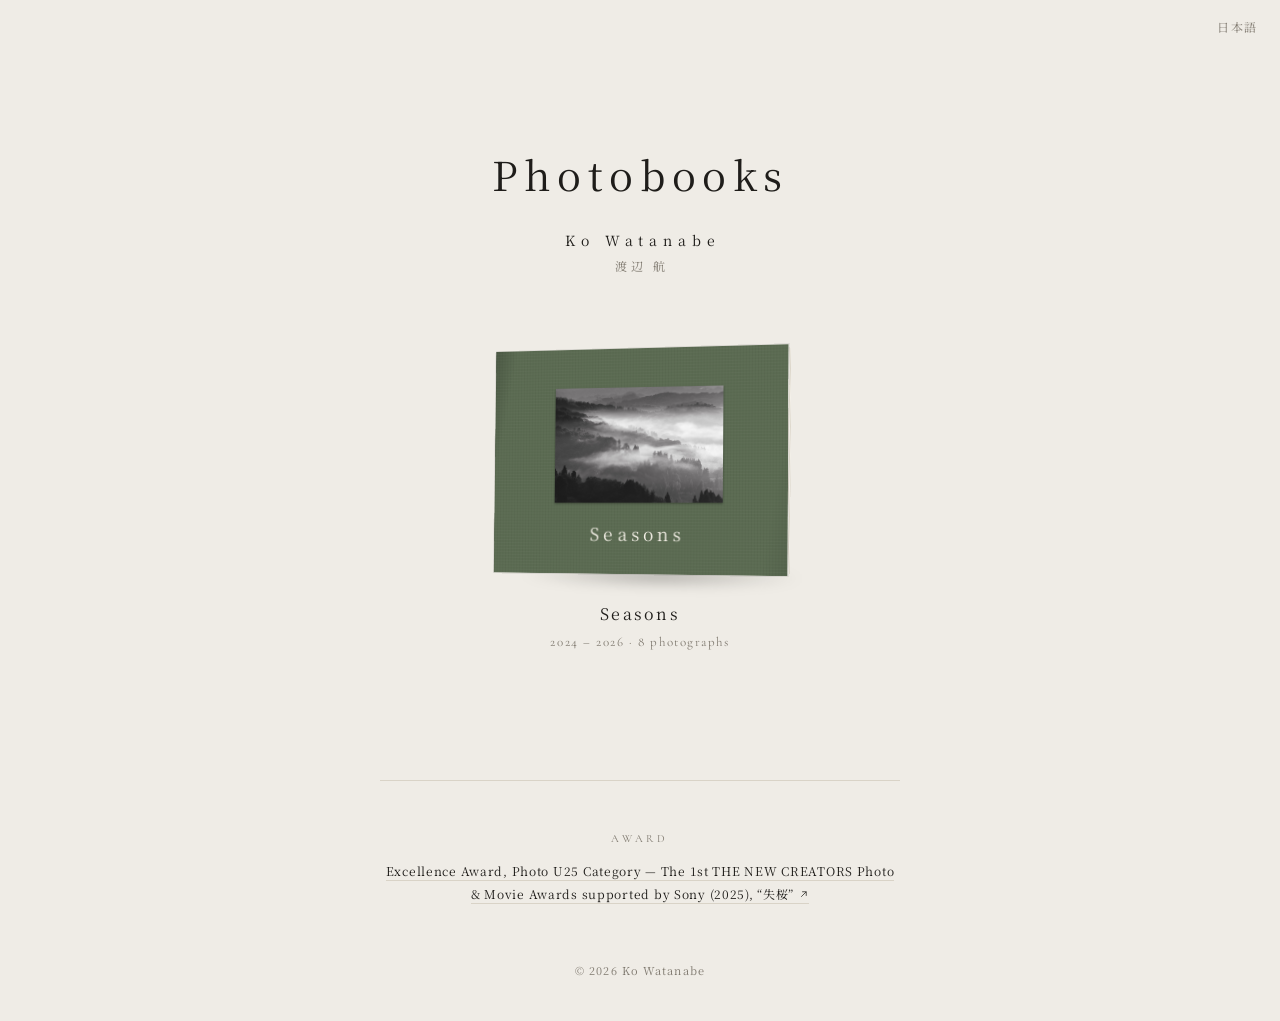
==== en/index.html @ 01585138 "写真集を更新 2026-11-15 13:53" ====
<!doctype html>
<html lang="en">
<head>
<meta charset="utf-8">
<meta name="viewport" content="width=device-width, initial-scale=1, viewport-fit=cover">
<title>Ko Watanabe (渡辺 航) — Photobooks</title>
<meta name="description" content="Photobooks by Ko Watanabe (渡辺 航), made to be paged through like a real book.">
<meta property="og:type" content="website">
<meta property="og:title" content="Ko Watanabe (渡辺 航) — Photobooks">
<meta property="og:description" content="Photobooks by Ko Watanabe (渡辺 航), made to be paged through like a real book.">
<meta property="og:image" content="https://kowatanabe-photo.github.io/img/b1-01-7c22aa23e8-l.jpg">
<meta property="og:locale" content="en_US">
<meta name="twitter:card" content="summary_large_image">
<meta property="og:site_name" content="Ko Watanabe Photobooks">
<link rel="canonical" href="https://kowatanabe-photo.github.io/en/">
<meta property="og:url" content="https://kowatanabe-photo.github.io/en/">
<link rel="alternate" hreflang="ja" href="https://kowatanabe-photo.github.io/">
<link rel="alternate" hreflang="en" href="https://kowatanabe-photo.github.io/en/">
<link rel="alternate" hreflang="x-default" href="https://kowatanabe-photo.github.io/">
<script type="application/ld+json">{"@context": "https://schema.org", "@type": "Person", "name": "Ko Watanabe", "alternateName": "渡辺 航", "url": "https://kowatanabe-photo.github.io/en/", "award": "Excellence Award, Photo U25 Category — The 1st THE NEW CREATORS Photo & Movie Awards supported by Sony (2025), “失桜”"}</script>
<link rel="icon" href="data:image/svg+xml,%3Csvg xmlns='http://www.w3.org/2000/svg' viewBox='0 0 32 32'%3E%3Crect x='6' y='4' width='20' height='24' rx='1' fill='%232b2926'/%3E%3Crect x='10' y='8' width='12' height='9' fill='%23e9e4d8'/%3E%3C/svg%3E">
<link rel="preconnect" href="https://fonts.googleapis.com">
<link rel="preconnect" href="https://fonts.gstatic.com" crossorigin>
<link href="https://fonts.googleapis.com/css2?family=Cormorant+Garamond:ital,wght@0,400;0,500;1,400&family=Noto+Serif+JP:wght@400;500&display=swap" rel="stylesheet">
<link rel="stylesheet" href="../site.css?v=4ad27352">
</head>
<body class="shelf">
<nav class="shelf-nav"><a class="lang-switch" href="../" hreflang="ja" lang="ja">日本語</a></nav>
<header class="shelf-head">
  
  <h1>Photobooks</h1>
  
  <p class="shelf-name">Ko Watanabe</p>
  <p class="shelf-roman shelf-roman-ja">渡辺 航</p>
</header>
<main>
<ul class="shelf-list">
<li class="shelf-item">
  <a class="bk" href="seasons/" style="--cloth:#5b6b52;--cloth-ink:#f3efe6;--k:0.75">
    <span class="bk-obj"><span class="bk-paper"></span><span class="bk-cover"><div class="cv"><div class="cv-photo"><img src="../img/b1-01-7c22aa23e8-m.jpg" width="1200" height="800" alt="" draggable="false" loading="lazy"></div><div class="cv-text"><p class="cv-title">Seasons</p></div></div></span><span class="bk-edge"></span><span class="bk-spine"></span></span>
    <span class="bk-label"><span class="bk-title">Seasons</span><span class="bk-meta">2024 – 2026 · 8 photographs</span></span>
  </a>
</li>
</ul>
</main>
<footer class="shelf-foot"><div class="shelf-award"><p class="eyebrow">Award</p><p><a href="https://www.sony.jp/camera/the_new_creators/winners01/" target="_blank" rel="noopener">Excellence Award, Photo U25 Category — The 1st THE NEW CREATORS Photo &amp; Movie Awards supported by Sony (2025), “失桜”<svg viewBox="0 0 24 24" aria-hidden="true"><path d="M9 6h9v9M18 6L7 17"/></svg></a></p></div><p class="shelf-copy">© 2026 Ko Watanabe</p></footer>
<script src="../shelf.js?v=4ad27352"></script>
</body>
</html>
---- site.css ----
:root {
  --wall: #efece6;
  --ink: #1f1d1a;
  --muted: #7f796f;
  --rule: #d9d3c7;
  --paper: #fbf9f4;
  --paper-ink: #2a2724;
  --paper-muted: #8d877c;
  --serif: "Noto Serif JP", "Hiragino Mincho ProN", "Yu Mincho", serif;
  --latin: "Cormorant Garamond", "Times New Roman", serif;
  color-scheme: light dark;
}
@media (prefers-color-scheme: dark) {
  :root {
    --wall: #161514;
    --ink: #e8e4db;
    --muted: #8e887d;
    --rule: #2e2b28;
    --paper: #f3f0e8;
  }
}

* { box-sizing: border-box; }
html { -webkit-text-size-adjust: 100%; }
body {
  margin: 0;
  background: var(--wall);
  color: var(--ink);
  font-family: var(--serif);
  font-size: 15px;
  line-height: 1.8;
  letter-spacing: 0.04em;
  -webkit-font-smoothing: antialiased;
}
img { display: block; max-width: 100%; -webkit-user-select: none; user-select: none; -webkit-touch-callout: none; }
a { color: inherit; text-decoration: none; }
p, h1 { margin: 0; font-weight: 400; }
button { font: inherit; color: inherit; }

.eyebrow {
  font-family: var(--latin);
  font-size: 13px;
  letter-spacing: 0.34em;
  text-transform: uppercase;
  color: var(--muted);
}

/* ---------- 表紙（本棚・本の中で共通） ---------- */
.cv {
  position: absolute; inset: 0;
  background: var(--cloth);
  color: var(--cloth-ink);
  display: grid; grid-template-rows: 1fr auto;
  padding: 13% 13% 9%;
}
.cv::before { /* 布の質感 */
  content: ""; position: absolute; inset: 0; pointer-events: none;
  background:
    repeating-linear-gradient(0deg, rgba(255,255,255,.025) 0 1px, transparent 1px 3px),
    repeating-linear-gradient(90deg, rgba(0,0,0,.035) 0 1px, transparent 1px 3px),
    linear-gradient(100deg, rgba(0,0,0,.18), transparent 7%, transparent 92%, rgba(0,0,0,.08));
}
.cv-photo { min-height: 0; display: flex; align-items: center; justify-content: center; position: relative; }
.cv-photo img { max-width: 100%; max-height: 100%; width: auto; height: auto; box-shadow: 0 1px 2px rgba(0,0,0,.35); }
.cv-text { text-align: center; padding-top: 8%; position: relative; }
.cv-title { font-size: 1.25em; letter-spacing: 0.24em; line-height: 1.5; }
.cv-sub { font-family: var(--latin); font-size: .8em; letter-spacing: 0.22em; opacity: .7; margin-top: .3em; }

/* ---------- 本棚 ---------- */
.shelf-head {
  text-align: center;
  padding: clamp(64px, 14vh, 140px) 16px clamp(40px, 8vh, 80px);
}
.shelf-head h1 { font-size: clamp(26px, 4vw, 40px); letter-spacing: 0.16em; margin-top: 12px; }
.shelf-sub { color: var(--muted); margin-top: 10px; font-size: 14px; }

.shelf-list {
  list-style: none; margin: 0 auto; padding: 0 clamp(16px, 5vw, 64px) clamp(80px, 14vh, 140px);
  max-width: 1240px;
  display: flex; flex-wrap: wrap; justify-content: center; align-items: flex-end;
  gap: clamp(56px, 8vw, 96px) clamp(32px, 5vw, 72px);
}
.shelf-item { display: flex; justify-content: center; align-items: flex-end; flex: 0 1 300px; min-width: min(240px, 100%); }
.bk { display: block; width: min(100%, 300px); perspective: 1400px; outline: none; }
.bk-obj {
  position: relative; display: block;
  width: 100%; aspect-ratio: 1 / var(--k);
  transform-style: preserve-3d;
  transform: rotateY(-14deg) rotateX(2deg);
  transition: transform .7s cubic-bezier(.2,.7,.2,1);
  font-size: clamp(11px, 1.15vw, 14px);
}
.bk-cover {
  position: absolute; inset: 0; display: block;
  transform-style: preserve-3d;
  transform-origin: left center;
  transform: translateZ(9px);
  transition: transform .9s cubic-bezier(.3,.6,.2,1);
  box-shadow: 0 0 0 1px rgba(0,0,0,.08);
  z-index: 2;
}
.bk-cover > .cv { backface-visibility: hidden; }
.bk-cover::after { /* 表紙の裏（見返し） */
  content: ""; position: absolute; inset: 0;
  transform: rotateY(180deg); backface-visibility: hidden;
  background: color-mix(in srgb, var(--cloth) 82%, #fff);
}
.bk-paper { /* 表紙をあけると見える最初のページ */
  position: absolute; inset: 1px 2px 1px 0; display: block;
  background: linear-gradient(to right, rgba(0,0,0,.12), transparent 10%), var(--paper);
  transform: translateZ(8px);
}
.bk-edge { /* 小口（紙の重なり） */
  position: absolute; top: 2px; bottom: 2px; right: 0; width: 18px;
  transform-origin: right center;
  transform: rotateY(90deg) translateX(9px);
  background: repeating-linear-gradient(90deg, #f4f1ea 0 1px, #dcd6ca 1px 2px);
}
.bk-spine {
  position: absolute; top: 0; bottom: 0; left: 0; width: 18px;
  transform-origin: left center;
  transform: rotateY(-90deg) translateX(-9px);
  background: var(--cloth); filter: brightness(.75);
}
.bk-obj::after { /* 床の影 */
  content: ""; position: absolute; left: 6%; right: -4%; bottom: -6%; height: 10%;
  background: radial-gradient(closest-side, rgba(0,0,0,.28), transparent);
  transform: translateZ(-20px); filter: blur(6px);
  transition: opacity .7s; z-index: -1;
}
.bk:hover .bk-obj, .bk:focus-visible .bk-obj { transform: rotateY(-26deg) rotateX(4deg) translateY(-8px); }
.bk:hover .bk-cover, .bk:focus-visible .bk-cover { transform: translateZ(9px) rotateY(-10deg); }
.bk.is-opening .bk-obj { transform: rotateY(0) translateY(-6px) scale(1.04); }
.bk.is-opening .bk-cover { transform: translateZ(9px) rotateY(-160deg); }
/* 写真集から戻ってきた本：上から降りてきて、表紙が閉じる */
.bk.is-returning .bk-obj { animation: bk-return 1.25s cubic-bezier(.2,.7,.2,1) both; }
.bk.is-returning .bk-cover { animation: bk-close 1.25s cubic-bezier(.4,0,.2,1) both; }
.bk.is-returning .bk-label { animation: bk-label 1.25s ease both; }
@keyframes bk-return {
  0% { transform: rotateY(0) translateY(-36px) scale(1.16); opacity: 0; }
  25% { opacity: 1; }
  100% { transform: rotateY(-14deg) rotateX(2deg); opacity: 1; }
}
@keyframes bk-close {
  0%, 20% { transform: translateZ(9px) rotateY(-150deg); }
  100% { transform: translateZ(9px) rotateY(0); }
}
@keyframes bk-label { 0%, 55% { opacity: 0; } 100% { opacity: 1; } }
.bk-label { display: block; text-align: center; margin-top: 26px; }
.bk-title { display: block; font-size: 16px; letter-spacing: 0.14em; }
.bk-meta { display: block; font-family: var(--latin); font-size: 13px; color: var(--muted); letter-spacing: 0.12em; margin-top: 2px; }
.bk:focus-visible .bk-title { text-decoration: underline; text-underline-offset: 6px; }
.shelf-name { margin-top: 18px; font-size: 14px; letter-spacing: 0.42em; padding-left: .42em; }
.shelf-roman-ja { font-family: var(--serif) !important; letter-spacing: .3em !important; font-size: 12px !important; }
/* 言語の切り替え */
.lang-switch {
  font-family: var(--latin); font-size: 13px; letter-spacing: .14em; color: var(--muted);
  padding: 8px 10px; transition: color .2s; white-space: nowrap;
}
.lang-switch:lang(ja) { font-family: var(--serif); font-size: 12px; }
.lang-switch:hover, .lang-switch:focus-visible { color: var(--ink); outline: none; text-decoration: underline; text-underline-offset: 5px; }
.shelf-nav { position: absolute; top: max(12px, env(safe-area-inset-top)); right: max(12px, env(safe-area-inset-right)); }
.v-right { justify-self: end; display: flex; align-items: center; }
.shelf-roman { font-family: var(--latin); font-size: 13px; letter-spacing: .28em; color: var(--muted); margin-top: 2px; padding-left: .28em; }
.shelf-foot { text-align: center; color: var(--muted); font-size: 11px; padding: 0 16px 40px; letter-spacing: .1em; }
.shelf-award {
  max-width: 520px; margin: 0 auto 56px; padding-top: 48px;
  border-top: 1px solid var(--rule); line-height: 1.9;
}
.shelf-award .eyebrow { font-size: 11px; margin-bottom: 10px; }
.shelf-award p:not(.eyebrow) { color: var(--ink); font-size: 12px; letter-spacing: .06em; }
.shelf-award a { border-bottom: 1px solid var(--rule); padding-bottom: 1px; transition: border-color .2s; }
.shelf-award a:hover, .shelf-award a:focus-visible { border-color: var(--ink); outline: none; }
.shelf-award svg { width: 11px; height: 11px; margin-left: 4px; vertical-align: -1px; fill: none; stroke: currentColor; stroke-width: 1.6; }
.shelf.is-leaving main, .shelf.is-leaving .shelf-head { transition: opacity .5s .25s; opacity: 0; }

/* ---------- 本を読む画面 ---------- */
.viewer {
  height: 100svh; overflow: hidden;
  display: grid; grid-template-rows: auto 1fr auto;
  background:
    radial-gradient(120% 90% at 50% 45%, rgba(255,255,255,.35), transparent 70%),
    var(--wall);
  overscroll-behavior: none;
}
@media (prefers-color-scheme: dark) {
  .viewer { background: radial-gradient(120% 90% at 50% 45%, rgba(255,255,255,.05), transparent 70%), var(--wall); }
}
.v-top {
  display: grid; grid-template-columns: 1fr auto 1fr; align-items: center;
  height: 56px; padding: 0 max(8px, env(safe-area-inset-left));
}
.v-back { display: inline-flex; align-items: center; gap: 2px; font-size: 13px; color: var(--muted); padding: 10px 12px; letter-spacing: .12em; justify-self: start; transition: color .2s; }
.v-back:hover { color: var(--ink); }
.v-back svg, .v-icon svg { width: 20px; height: 20px; fill: none; stroke: currentColor; stroke-width: 1.3; }
.v-title { font-size: 13px; letter-spacing: 0.24em; color: var(--muted); white-space: nowrap; overflow: hidden; text-overflow: ellipsis; max-width: 50vw; }
.v-icon {
  all: unset; cursor: pointer; width: 44px; height: 44px; display: grid; place-items: center;
  color: var(--muted); transition: color .2s, opacity .2s; border-radius: 50%;
}
.v-icon:hover { color: var(--ink); }
.v-icon:focus-visible { outline: 1px solid var(--muted); }
.v-icon:disabled { opacity: .25; cursor: default; }
.v-full { justify-self: end; }
.shelf { position: relative; }

.v-stage { position: relative; display: grid; place-items: center; min-height: 0; }
.v-wrap {
  position: relative;
  transform: translateX(var(--shift, 0px));
  transition: transform .8s cubic-bezier(.3,.6,.2,1), opacity .8s ease;
  opacity: 0;
}
/* 本棚へ戻るとき：本が小さく遠ざかって消える */
.is-leaving .v-wrap {
  transform: translateX(var(--shift, 0px)) translateY(4%) scale(.58);
  opacity: 0;
  transition: transform .95s cubic-bezier(.5,0,.2,1), opacity .7s .25s ease;
}
.v-top, .v-ctrl { transition: opacity .6s ease; }
.is-leaving .v-top, .is-leaving .v-ctrl { opacity: 0; }
.v-end {
  position: fixed; left: 50%; bottom: 62px; translate: -50% 8px;
  display: flex; align-items: center; gap: 14px;
  font-size: 12px; color: var(--muted); letter-spacing: .1em; white-space: nowrap;
  opacity: 0; pointer-events: none; transition: opacity .5s, translate .5s;
}
.v-end.is-show { opacity: 1; translate: -50% 0; pointer-events: auto; }
.v-stay {
  all: unset; cursor: pointer; padding: 6px 12px; border: 1px solid var(--rule); border-radius: 999px;
  color: var(--ink); font-size: 11px; letter-spacing: .12em; transition: border-color .2s;
}
.v-stay:hover, .v-stay:focus-visible { border-color: var(--muted); }
.v-wrap.is-ready { opacity: 1; }

.v-ctrl {
  display: flex; align-items: center; justify-content: center; gap: 18px;
  height: 64px; padding-bottom: env(safe-area-inset-bottom);
}
.v-pos { display: flex; flex-direction: column; align-items: center; gap: 6px; width: 140px; }
.v-bar { display: block; width: 100%; height: 1px; background: var(--rule); position: relative; }
.v-bar span { position: absolute; left: 0; top: 0; bottom: 0; background: var(--muted); width: 0; transition: width .6s ease; }
.v-num { font-family: var(--latin); font-size: 13px; color: var(--muted); letter-spacing: .14em; }
.v-hint {
  position: fixed; left: 50%; bottom: 66px; translate: -50% 0;
  font-size: 12px; color: var(--muted); letter-spacing: .08em; white-space: nowrap;
  transition: opacity .8s; pointer-events: none;
}
.v-hint.is-hidden { opacity: 0; }
.v-noscript { display: grid; gap: 24px; padding: 24px; overflow: auto; }

/* ---------- ページ ---------- */
.page { background: var(--paper); color: var(--paper-ink); overflow: hidden; }
.pg-in { position: absolute; inset: 0; font-size: var(--fs, 14px); }
.is-left .pg-in::after, .is-right .pg-in::after { /* のど（綴じ目）の陰影 */
  content: ""; position: absolute; top: 0; bottom: 0; width: 12%; pointer-events: none;
}
.is-left .pg-in::after { right: 0; background: linear-gradient(to left, rgba(0,0,0,.13), rgba(0,0,0,.03) 35%, transparent); }
.is-right .pg-in::after { left: 0; background: linear-gradient(to right, rgba(0,0,0,.13), rgba(0,0,0,.03) 35%, transparent); }
.page.--hard { background: var(--cloth); }

.pg-end { position: absolute; inset: 0; background: color-mix(in srgb, var(--cloth) 82%, #fff); }
.pg-end::before {
  content: ""; position: absolute; inset: 0;
  background: repeating-linear-gradient(45deg, rgba(255,255,255,.04) 0 2px, transparent 2px 6px);
}

.tp, .colo {
  position: absolute; inset: 0; display: flex; flex-direction: column;
  align-items: center; justify-content: center; text-align: center; padding: 12%;
}
.tp-title { font-size: 1.7em; letter-spacing: 0.26em; line-height: 1.5; }
.tp-sub { font-family: var(--latin); font-size: 1em; letter-spacing: .24em; color: var(--paper-muted); margin-top: .6em; }
.tp-rule { width: 2.2em; height: 1px; background: var(--paper-muted); opacity: .5; margin: 2.2em 0 0; }
.colo { justify-content: flex-end; padding-bottom: 16%; font-size: .78em; color: var(--paper-muted); line-height: 2; }
.colo-title { color: var(--paper-ink); font-size: 1.15em; letter-spacing: .2em; margin-bottom: .6em; }

.ph-page {
  position: absolute; inset: 0;
  display: grid; grid-template-rows: 1fr auto;
  padding: 11% 11% 5%;
}
.ph-box { min-height: 0; display: flex; align-items: center; justify-content: center; }
.ph-box img { max-width: 100%; max-height: 100%; width: auto; height: auto; }
.ph-cap {
  display: flex; gap: 1.2em; justify-content: center; flex-wrap: wrap;
  font-size: .72em; line-height: 1.5; color: var(--paper-muted); min-height: 3.6em; padding-top: 1.1em;
}
.ph-cap .t { color: var(--paper-ink); }
.ph-note { width: 100%; text-align: center; font-size: .95em; }
.folio {
  position: absolute; bottom: 4.2%; font-family: var(--latin); font-size: .72em; color: var(--paper-muted);
}
.is-left .folio { left: 7%; }
.is-right .folio, .single .folio { right: 7%; }

.sp-img { position: absolute; max-width: none; }
.sp-cap { position: absolute; left: 0; right: 0; bottom: 5.5%; text-align: center; font-size: .72em; color: var(--paper-muted); }
.sp-cap .t { color: var(--paper-ink); margin-right: 1.2em; }

/* 本の影 */
.v-wrap::before {
  content: ""; position: absolute; left: var(--sh-l, 0); right: var(--sh-r, 0); bottom: -3%; height: 6%;
  background: radial-gradient(closest-side, rgba(0,0,0,.3), transparent);
  filter: blur(8px); transition: left .8s, right .8s; z-index: -1;
}

/* スマホ（1ページずつ）では写真を大きく */
.single .ph-page { padding: 12% 6% 4%; }
.single .big .ph-page { padding: 12% 0 4%; }
.single .big .ph-cap { padding-inline: 6%; }

@media (max-width: 760px) {
  .v-hint { bottom: 62px; }
  .v-title { max-width: 46vw; }
}
@media (prefers-reduced-motion: reduce) {
  .bk-obj, .bk-cover, .v-wrap { transition: none !important; }
}
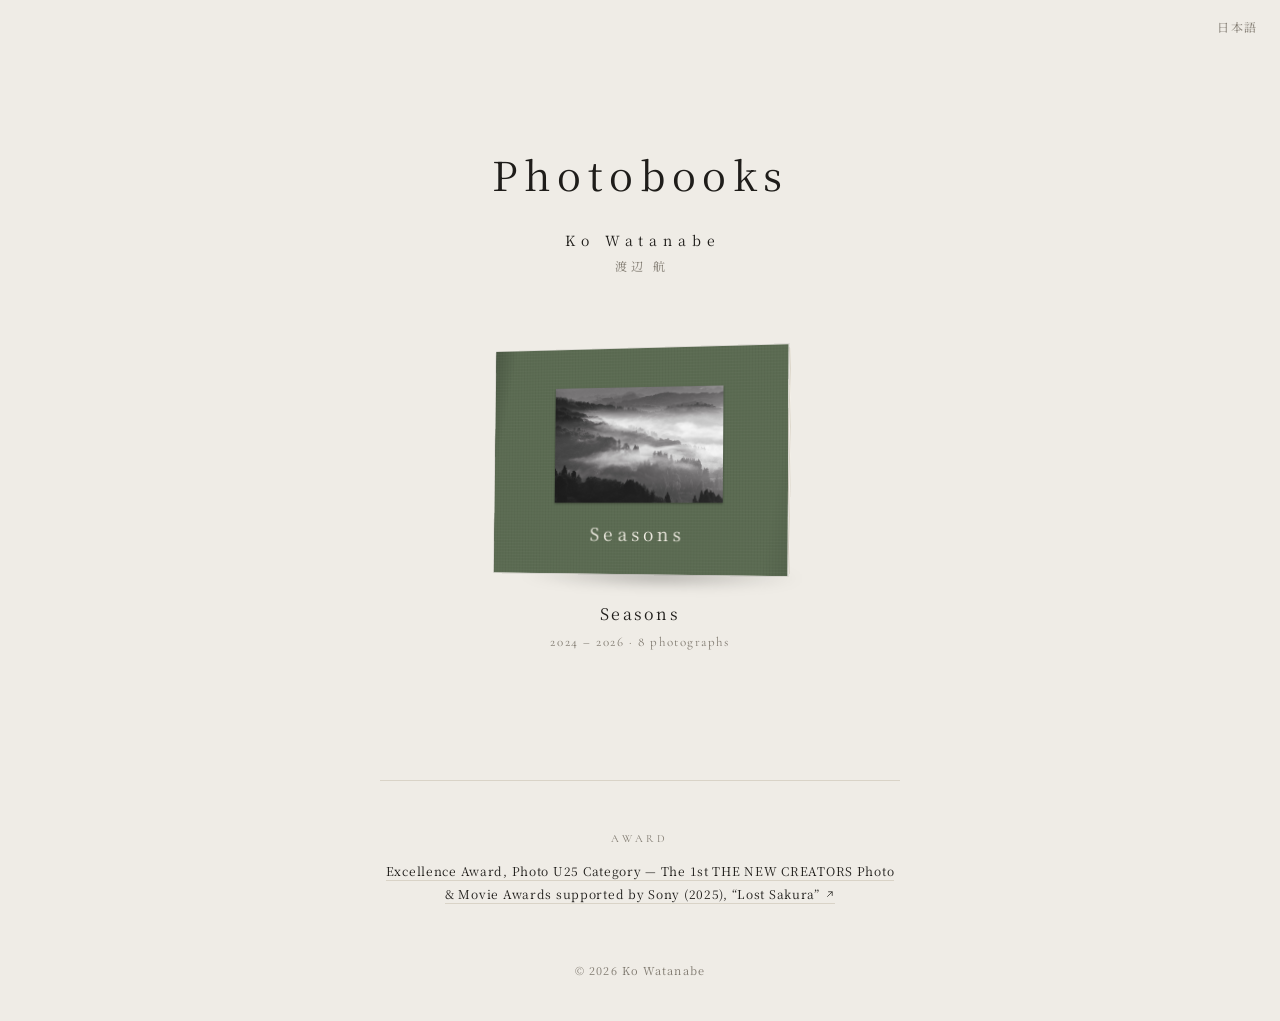
==== commit 95fd76d4: "写真集を更新 2026-11-15 13:58" ====
--- a/en/index.html
+++ b/en/index.html
@@ -17,7 +17,7 @@
 <link rel="alternate" hreflang="ja" href="https://kowatanabe-photo.github.io/">
 <link rel="alternate" hreflang="en" href="https://kowatanabe-photo.github.io/en/">
 <link rel="alternate" hreflang="x-default" href="https://kowatanabe-photo.github.io/">
-<script type="application/ld+json">{"@context": "https://schema.org", "@type": "Person", "name": "Ko Watanabe", "alternateName": "渡辺 航", "url": "https://kowatanabe-photo.github.io/en/", "award": "Excellence Award, Photo U25 Category — The 1st THE NEW CREATORS Photo & Movie Awards supported by Sony (2025), “失桜”"}</script>
+<script type="application/ld+json">{"@context": "https://schema.org", "@type": "Person", "name": "Ko Watanabe", "alternateName": "渡辺 航", "url": "https://kowatanabe-photo.github.io/en/", "award": "Excellence Award, Photo U25 Category — The 1st THE NEW CREATORS Photo & Movie Awards supported by Sony (2025), “Lost Sakura”"}</script>
 <link rel="icon" href="data:image/svg+xml,%3Csvg xmlns='http://www.w3.org/2000/svg' viewBox='0 0 32 32'%3E%3Crect x='6' y='4' width='20' height='24' rx='1' fill='%232b2926'/%3E%3Crect x='10' y='8' width='12' height='9' fill='%23e9e4d8'/%3E%3C/svg%3E">
 <link rel="preconnect" href="https://fonts.googleapis.com">
 <link rel="preconnect" href="https://fonts.gstatic.com" crossorigin>
@@ -43,7 +43,7 @@
 </li>
 </ul>
 </main>
-<footer class="shelf-foot"><div class="shelf-award"><p class="eyebrow">Award</p><p><a href="https://www.sony.jp/camera/the_new_creators/winners01/" target="_blank" rel="noopener">Excellence Award, Photo U25 Category — The 1st THE NEW CREATORS Photo &amp; Movie Awards supported by Sony (2025), “失桜”<svg viewBox="0 0 24 24" aria-hidden="true"><path d="M9 6h9v9M18 6L7 17"/></svg></a></p></div><p class="shelf-copy">© 2026 Ko Watanabe</p></footer>
+<footer class="shelf-foot"><div class="shelf-award"><p class="eyebrow">Award</p><p><a href="https://www.sony.jp/camera/the_new_creators/winners01/" target="_blank" rel="noopener">Excellence Award, Photo U25 Category — The 1st THE NEW CREATORS Photo &amp; Movie Awards supported by Sony (2025), “Lost Sakura”<svg viewBox="0 0 24 24" aria-hidden="true"><path d="M9 6h9v9M18 6L7 17"/></svg></a></p></div><p class="shelf-copy">© 2026 Ko Watanabe</p></footer>
 <script src="../shelf.js?v=4ad27352"></script>
 </body>
 </html>
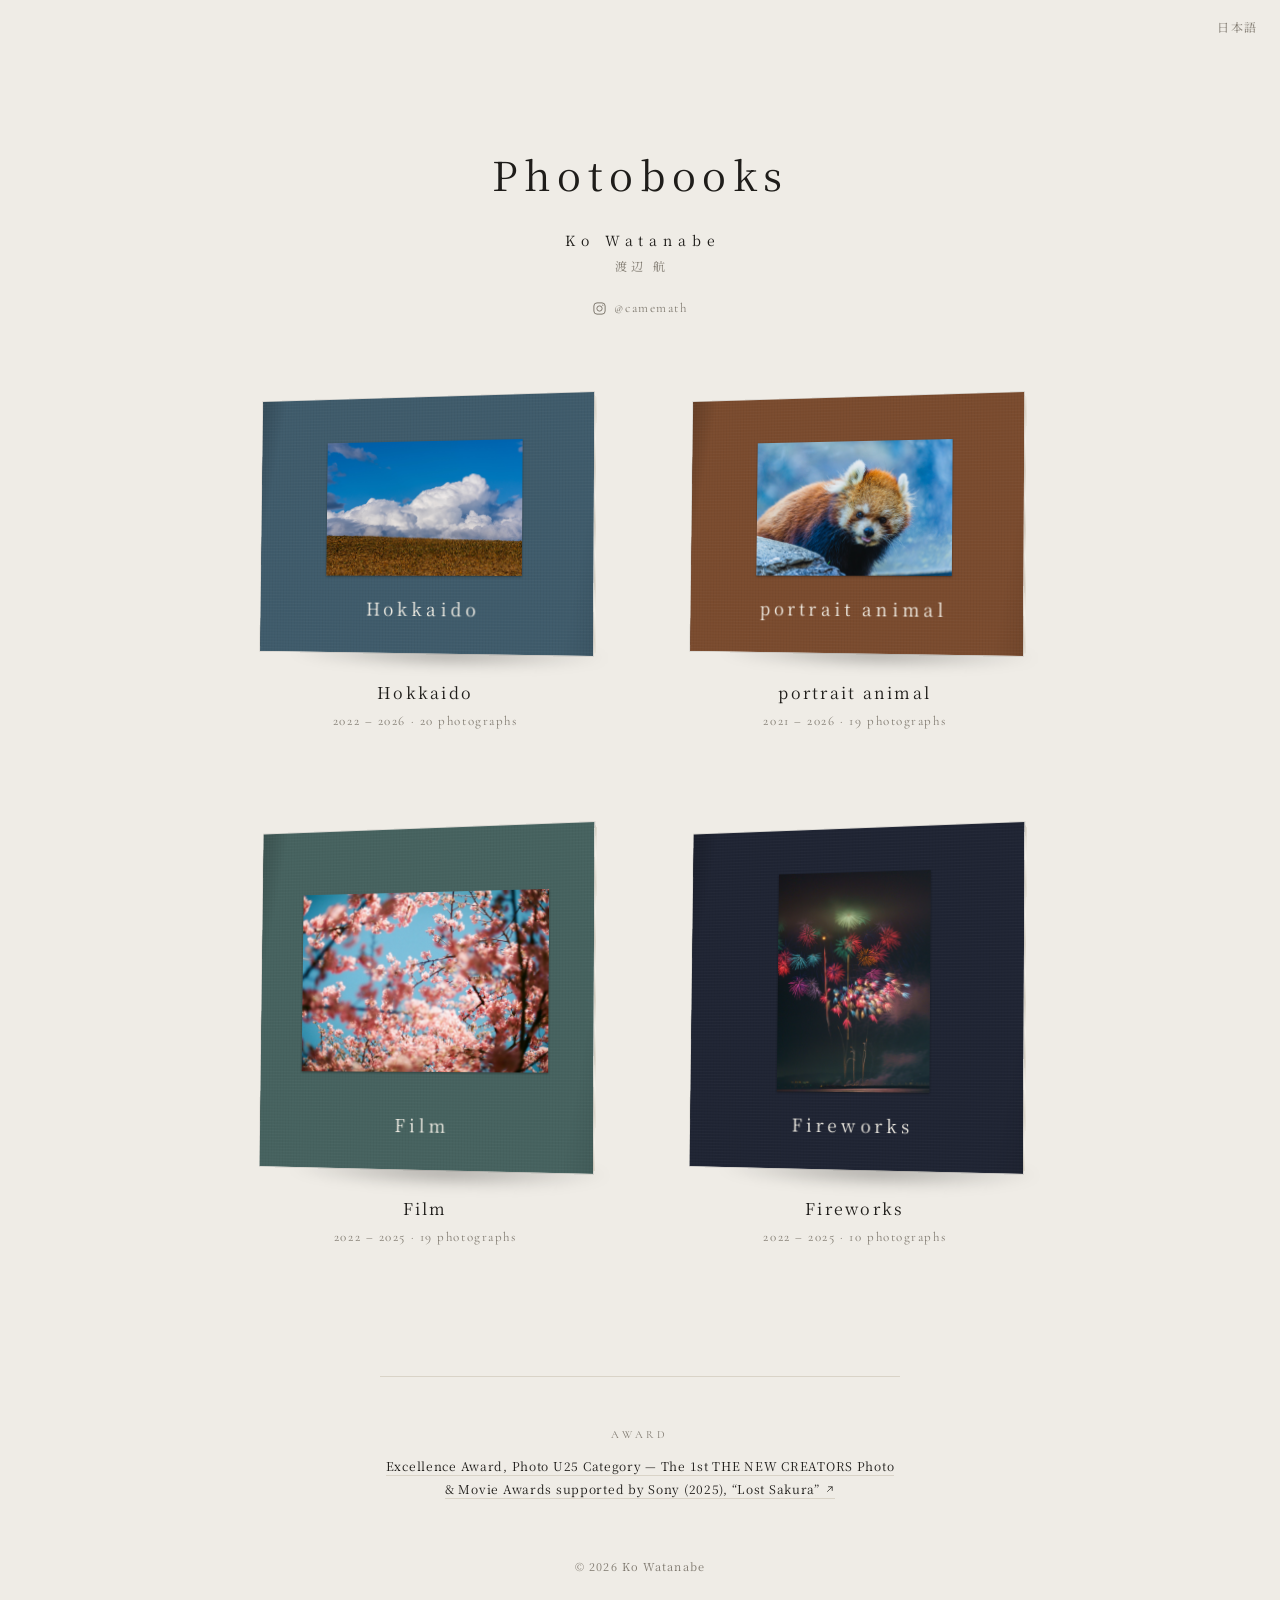
==== commit e51987c0: "写真集を更新 2026-11-15 16:19" ====
--- a/en/index.html
+++ b/en/index.html
@@ -8,7 +8,7 @@
 <meta property="og:type" content="website">
 <meta property="og:title" content="Ko Watanabe (渡辺 航) — Photobooks">
 <meta property="og:description" content="Photobooks by Ko Watanabe (渡辺 航), made to be paged through like a real book.">
-<meta property="og:image" content="https://kowatanabe-photo.github.io/img/b1-01-7c22aa23e8-l.jpg">
+<meta property="og:image" content="https://kowatanabe-photo.github.io/img/b1-03-385fb02757-l.jpg">
 <meta property="og:locale" content="en_US">
 <meta name="twitter:card" content="summary_large_image">
 <meta property="og:site_name" content="Ko Watanabe Photobooks">
@@ -17,12 +17,12 @@
 <link rel="alternate" hreflang="ja" href="https://kowatanabe-photo.github.io/">
 <link rel="alternate" hreflang="en" href="https://kowatanabe-photo.github.io/en/">
 <link rel="alternate" hreflang="x-default" href="https://kowatanabe-photo.github.io/">
-<script type="application/ld+json">{"@context": "https://schema.org", "@type": "Person", "name": "Ko Watanabe", "alternateName": "渡辺 航", "url": "https://kowatanabe-photo.github.io/en/", "award": "Excellence Award, Photo U25 Category — The 1st THE NEW CREATORS Photo & Movie Awards supported by Sony (2025), “Lost Sakura”"}</script>
+<script type="application/ld+json">{"@context": "https://schema.org", "@type": "Person", "name": "Ko Watanabe", "alternateName": "渡辺 航", "url": "https://kowatanabe-photo.github.io/en/", "award": "Excellence Award, Photo U25 Category — The 1st THE NEW CREATORS Photo & Movie Awards supported by Sony (2025), “Lost Sakura”", "sameAs": ["https://www.instagram.com/camemath/"]}</script>
 <link rel="icon" href="data:image/svg+xml,%3Csvg xmlns='http://www.w3.org/2000/svg' viewBox='0 0 32 32'%3E%3Crect x='6' y='4' width='20' height='24' rx='1' fill='%232b2926'/%3E%3Crect x='10' y='8' width='12' height='9' fill='%23e9e4d8'/%3E%3C/svg%3E">
 <link rel="preconnect" href="https://fonts.googleapis.com">
 <link rel="preconnect" href="https://fonts.gstatic.com" crossorigin>
 <link href="https://fonts.googleapis.com/css2?family=Cormorant+Garamond:ital,wght@0,400;0,500;1,400&family=Noto+Serif+JP:wght@400;500&display=swap" rel="stylesheet">
-<link rel="stylesheet" href="../site.css?v=4ad27352">
+<link rel="stylesheet" href="../site.css?v=c494ba93">
 </head>
 <body class="shelf">
 <nav class="shelf-nav"><a class="lang-switch" href="../" hreflang="ja" lang="ja">日本語</a></nav>
@@ -32,18 +32,34 @@
   
   <p class="shelf-name">Ko Watanabe</p>
   <p class="shelf-roman shelf-roman-ja">渡辺 航</p>
+  <p class="shelf-ig"><a href="https://www.instagram.com/camemath/" target="_blank" rel="noopener me"><svg viewBox="0 0 24 24" aria-hidden="true"><rect x="3" y="3" width="18" height="18" rx="5"/><circle cx="12" cy="12" r="4.2"/><circle cx="17.3" cy="6.7" r="1" class="dot"/></svg><span>@camemath</span></a></p>
 </header>
 <main>
 <ul class="shelf-list">
 <li class="shelf-item">
-  <a class="bk" href="seasons/" style="--cloth:#5b6b52;--cloth-ink:#f3efe6;--k:0.75">
-    <span class="bk-obj"><span class="bk-paper"></span><span class="bk-cover"><div class="cv"><div class="cv-photo"><img src="../img/b1-01-7c22aa23e8-m.jpg" width="1200" height="800" alt="" draggable="false" loading="lazy"></div><div class="cv-text"><p class="cv-title">Seasons</p></div></div></span><span class="bk-edge"></span><span class="bk-spine"></span></span>
-    <span class="bk-label"><span class="bk-title">Seasons</span><span class="bk-meta">2024 – 2026 · 8 photographs</span></span>
+  <a class="bk" href="hokkaido/" style="--cloth:#3f5b6b;--cloth-ink:#f3efe6;--k:0.75">
+    <span class="bk-obj"><span class="bk-paper"></span><span class="bk-cover"><div class="cv"><div class="cv-photo"><img src="../img/b1-03-385fb02757-m.jpg" width="1200" height="800" alt="" draggable="false" loading="lazy"></div><div class="cv-text"><p class="cv-title">Hokkaido</p></div></div></span><span class="bk-edge"></span><span class="bk-spine"></span></span>
+    <span class="bk-label"><span class="bk-title">Hokkaido</span><span class="bk-meta">2022 – 2026 · 20 photographs</span></span>
+  </a>
+</li><li class="shelf-item">
+  <a class="bk" href="portrait-animal/" style="--cloth:#7a4b2e;--cloth-ink:#f3efe6;--k:0.75">
+    <span class="bk-obj"><span class="bk-paper"></span><span class="bk-cover"><div class="cv"><div class="cv-photo"><img src="../img/b2-13-05857203ac-m.jpg" width="1200" height="800" alt="" draggable="false" loading="lazy"></div><div class="cv-text"><p class="cv-title">portrait animal</p></div></div></span><span class="bk-edge"></span><span class="bk-spine"></span></span>
+    <span class="bk-label"><span class="bk-title">portrait animal</span><span class="bk-meta">2021 – 2026 · 19 photographs</span></span>
+  </a>
+</li><li class="shelf-item">
+  <a class="bk" href="film/" style="--cloth:#46625f;--cloth-ink:#f3efe6;--k:1.0">
+    <span class="bk-obj"><span class="bk-paper"></span><span class="bk-cover"><div class="cv"><div class="cv-photo"><img src="../img/b3-03-c2a8e45933-m.jpg" width="1200" height="857" alt="" draggable="false" loading="lazy"></div><div class="cv-text"><p class="cv-title">Film</p></div></div></span><span class="bk-edge"></span><span class="bk-spine"></span></span>
+    <span class="bk-label"><span class="bk-title">Film</span><span class="bk-meta">2022 – 2025 · 19 photographs</span></span>
+  </a>
+</li><li class="shelf-item">
+  <a class="bk" href="fireworks/" style="--cloth:#1f2433;--cloth-ink:#f3efe6;--k:1.0">
+    <span class="bk-obj"><span class="bk-paper"></span><span class="bk-cover"><div class="cv"><div class="cv-photo"><img src="../img/b4-01-b03180efe2-m.jpg" width="857" height="1200" alt="" draggable="false" loading="lazy"></div><div class="cv-text"><p class="cv-title">Fireworks</p></div></div></span><span class="bk-edge"></span><span class="bk-spine"></span></span>
+    <span class="bk-label"><span class="bk-title">Fireworks</span><span class="bk-meta">2022 – 2025 · 10 photographs</span></span>
   </a>
 </li>
 </ul>
 </main>
 <footer class="shelf-foot"><div class="shelf-award"><p class="eyebrow">Award</p><p><a href="https://www.sony.jp/camera/the_new_creators/winners01/" target="_blank" rel="noopener">Excellence Award, Photo U25 Category — The 1st THE NEW CREATORS Photo &amp; Movie Awards supported by Sony (2025), “Lost Sakura”<svg viewBox="0 0 24 24" aria-hidden="true"><path d="M9 6h9v9M18 6L7 17"/></svg></a></p></div><p class="shelf-copy">© 2026 Ko Watanabe</p></footer>
-<script src="../shelf.js?v=4ad27352"></script>
+<script src="../shelf.js?v=c494ba93"></script>
 </body>
 </html>
--- a/site.css
+++ b/site.css
@@ -78,10 +78,16 @@
   list-style: none; margin: 0 auto; padding: 0 clamp(16px, 5vw, 64px) clamp(80px, 14vh, 140px);
   max-width: 1240px;
   display: flex; flex-wrap: wrap; justify-content: center; align-items: flex-end;
-  gap: clamp(56px, 8vw, 96px) clamp(32px, 5vw, 72px);
-}
-.shelf-item { display: flex; justify-content: center; align-items: flex-end; flex: 0 1 300px; min-width: min(240px, 100%); }
+  gap: clamp(56px, 8vw, 96px) clamp(28px, 4vw, 56px);
+}
+.shelf-item { display: flex; justify-content: center; align-items: flex-end; flex: 1 1 230px; max-width: 300px; min-width: min(230px, 100%); }
 .bk { display: block; width: min(100%, 300px); perspective: 1400px; outline: none; }
+/* パソコン・タブレットでは横に2冊ずつ */
+@media (min-width: 700px) {
+  .shelf-list { display: grid; grid-template-columns: repeat(2, minmax(0, 340px)); justify-content: center; column-gap: clamp(56px, 7vw, 120px); }
+  .shelf-item { max-width: none; min-width: 0; }
+  .bk { width: min(100%, 340px); }
+}
 .bk-obj {
   position: relative; display: block;
   width: 100%; aspect-ratio: 1 / var(--k);
@@ -317,3 +323,10 @@
 @media (prefers-reduced-motion: reduce) {
   .bk-obj, .bk-cover, .v-wrap { transition: none !important; }
 }
+
+/* 本棚の Instagram リンク */
+.shelf-ig { margin-top: 14px; font-family: var(--latin); font-size: 13px; letter-spacing: .12em; }
+.shelf-ig a { display: inline-flex; align-items: center; gap: 7px; color: var(--muted); padding: 6px 10px; border-radius: 999px; transition: color .2s; }
+.shelf-ig a:hover, .shelf-ig a:focus-visible { color: var(--ink); outline: none; }
+.shelf-ig svg { width: 15px; height: 15px; fill: none; stroke: currentColor; stroke-width: 1.6; }
+.shelf-ig svg .dot { fill: currentColor; stroke: none; }
